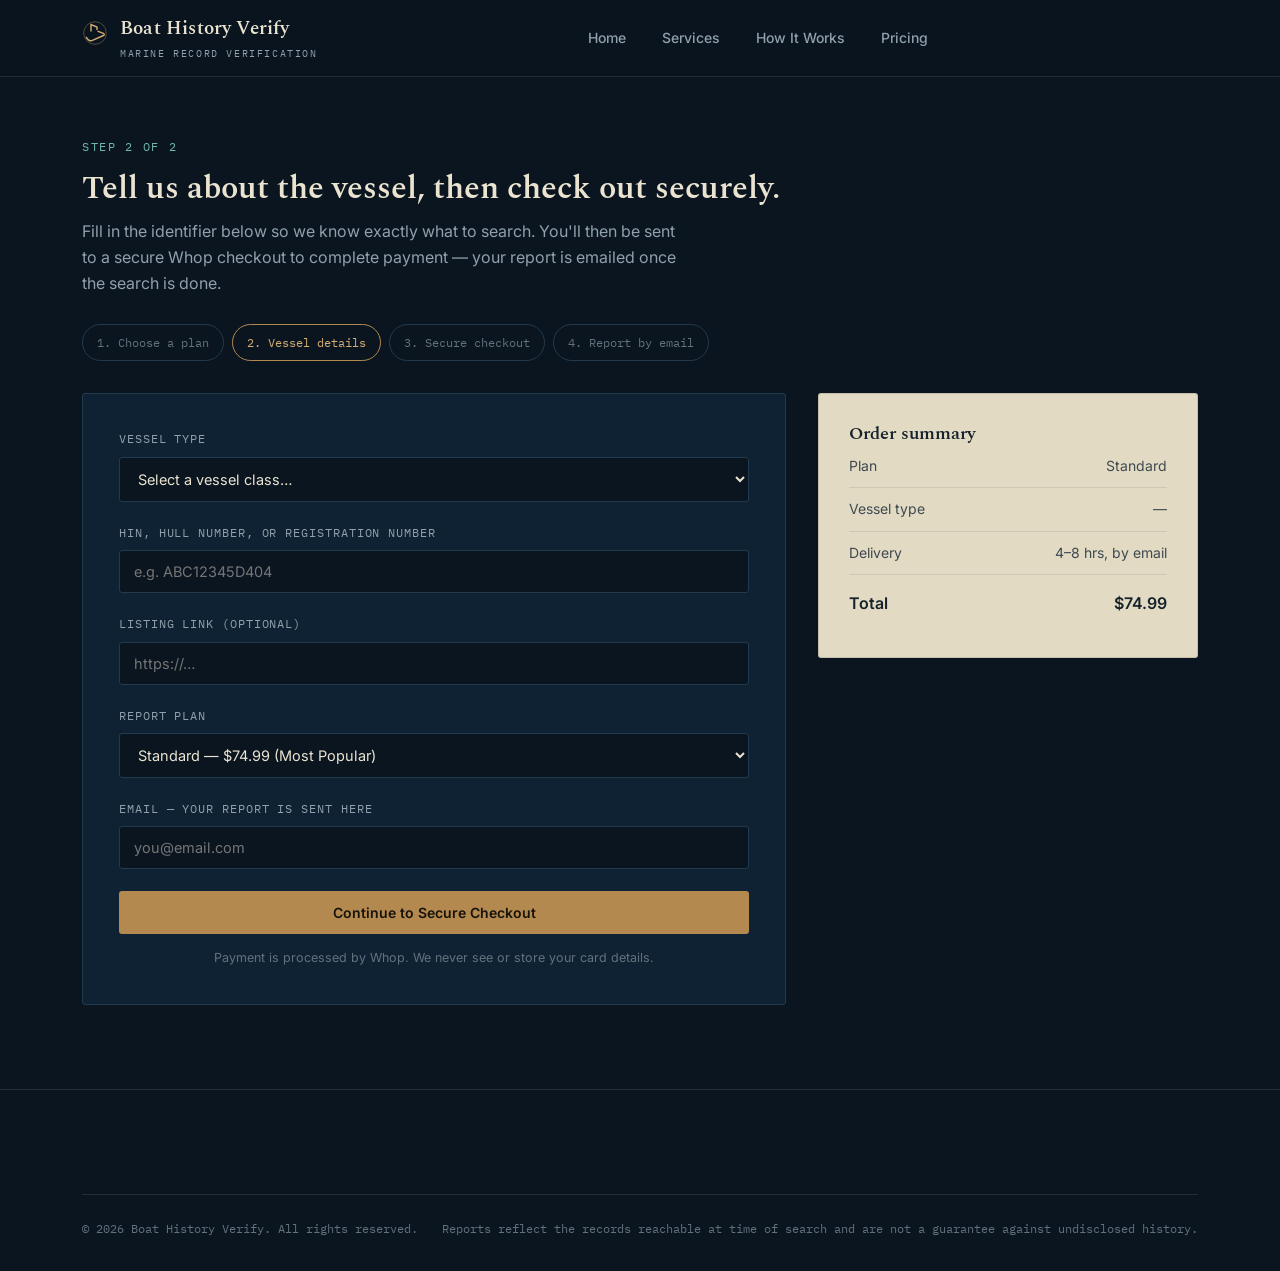
==== checkout.html @ fb879706 "Add files via upload" ====
<!DOCTYPE html>
<html lang="en">
<head>
<meta charset="UTF-8">
<meta name="viewport" content="width=device-width, initial-scale=1.0">
<title>Order a Report — Boat History Verify</title>
<meta name="description" content="Submit your vessel details and get your history report — boats, yachts, jet skis, and commercial vessels.">
<link rel="icon" href="data:,">
<link rel="stylesheet" href="styles.css">
</head>
<body>

<header class="site-header">
  <div class="wrap">
    <a href="index.html" class="brand">
      <span class="mark">
        <svg width="26" height="26" viewBox="0 0 26 26" fill="none">
          <path d="M4 17L6 19.5C7.5 21 9.5 21 11 20L21.5 15.5C22.5 15 22.5 13.8 21.4 13.4L15.5 11.2" stroke="currentColor" stroke-width="1.4"/>
          <path d="M9 11.5V4.5L15 7V10" stroke="currentColor" stroke-width="1.4"/>
          <circle cx="13" cy="13" r="11.3" stroke="currentColor" stroke-width="1" opacity="0.35"/>
        </svg>
      </span>
      <span>Boat History Verify<small>MARINE RECORD VERIFICATION</small></span>
    </a>
    <nav class="primary-nav" id="primaryNav">
      <a href="index.html">Home</a>
      <a href="services.html">Services</a>
      <a href="index.html#how-it-works">How It Works</a>
      <a href="services.html#pricing">Pricing</a>
    </nav>
    <div style="display:flex; align-items:center; gap:14px;">
      <button class="menu-toggle" id="menuToggle" aria-label="Toggle menu" aria-expanded="false">
        <svg width="18" height="18" viewBox="0 0 18 18" fill="none"><path d="M1 4H17M1 9H17M1 14H17" stroke="currentColor" stroke-width="1.5"/></svg>
      </button>
    </div>
  </div>
</header>

<section class="section" style="padding-top:56px; padding-bottom:0;">
  <div class="wrap">
    <span class="eyebrow">Step 2 of 2</span>
    <h1 style="font-size:32px; color:var(--paper); margin-top:12px;">Tell us about the vessel, then check out securely.</h1>
    <p style="color:var(--fog); margin-top:12px; max-width:60ch;">Fill in the identifier below so we know exactly what to search. You'll then be sent to a secure Whop checkout to complete payment — your report is emailed once the search is done.</p>

    <div class="order-steps" style="margin-top:28px;">
      <span>1. Choose a plan</span>
      <span class="active">2. Vessel details</span>
      <span>3. Secure checkout</span>
      <span>4. Report by email</span>
    </div>
  </div>
</section>

<section class="section" style="padding-top:0;">
  <div class="wrap">
    <div class="order-shell">

      <form class="order-form" id="orderForm">
        <div class="field">
          <label for="vesselType">Vessel type</label>
          <select id="vesselType" name="vesselType" required>
            <option value="">Select a vessel class…</option>
            <option value="boat">Boat</option>
            <option value="yacht">Yacht</option>
            <option value="jetski">Jet Ski / PWC</option>
            <option value="commercial">Commercial Vessel</option>
          </select>
        </div>
        <div class="field">
          <label for="hin">HIN, hull number, or registration number</label>
          <input type="text" id="hin" name="hin" placeholder="e.g. ABC12345D404" required>
        </div>
        <div class="field">
          <label for="listing">Listing link (optional)</label>
          <input type="url" id="listing" name="listing" placeholder="https://…">
        </div>
        <div class="field">
          <label for="plan">Report plan</label>
          <select id="plan" name="plan" required>
            <option value="">Select a plan…</option>
            <option value="basic" data-price="54.99">Basic — $54.99</option>
            <option value="standard" data-price="74.99" selected>Standard — $74.99 (Most Popular)</option>
            <option value="premium" data-price="94.99">Premium — $94.99</option>
          </select>
        </div>
        <div class="field">
          <label for="email">Email — your report is sent here</label>
          <input type="email" id="email" name="email" placeholder="you@email.com" required>
        </div>
        <button type="submit" class="btn btn-brass" style="width:100%; justify-content:center;">Continue to Secure Checkout</button>
        <p style="margin-top:14px; font-size:12.5px; color:var(--fog-dim); text-align:center;">Payment is processed by Whop. We never see or store your card details.</p>
      </form>

      <div class="order-summary">
        <h3>Order summary</h3>
        <div class="sum-row"><span>Plan</span><span id="sumPlan">Standard</span></div>
        <div class="sum-row"><span>Vessel type</span><span id="sumType">—</span></div>
        <div class="sum-row"><span>Delivery</span><span>4–8 hrs, by email</span></div>
        <div class="sum-row total"><span>Total</span><span id="sumTotal">$74.99</span></div>
      </div>

    </div>
  </div>
</section>

<footer class="site-footer">
  <div class="wrap">
    <div class="footer-bottom">
      <span>© 2026 Boat History Verify. All rights reserved.</span>
      <span>Reports reflect the records reachable at time of search and are not a guarantee against undisclosed history.</span>
    </div>
  </div>
</footer>

<script src="script.js"></script>
<script>
  // Maps each plan to its Whop checkout link.
  // Replace these three URLs with the real checkout links from your Whop dashboard
  // (Dashboard > Checkout links > Copy checkout link) once your products are set up.
  const WHOP_CHECKOUT_LINKS = {
    basic:    "https://whop.com/checkout/YOUR_BASIC_PLAN_ID/",
    standard: "https://whop.com/checkout/YOUR_STANDARD_PLAN_ID/",
    premium:  "https://whop.com/checkout/YOUR_PREMIUM_PLAN_ID/"
  };

  const planSelect = document.getElementById('plan');
  const typeSelect = document.getElementById('vesselType');
  const sumPlan = document.getElementById('sumPlan');
  const sumType = document.getElementById('sumType');
  const sumTotal = document.getElementById('sumTotal');

  function updateSummary(){
    const opt = planSelect.options[planSelect.selectedIndex];
    if (opt && opt.value) {
      sumPlan.textContent = opt.textContent.split('—')[0].trim();
      sumTotal.textContent = '$' + opt.dataset.price;
    }
    const typeOpt = typeSelect.options[typeSelect.selectedIndex];
    sumType.textContent = (typeOpt && typeOpt.value) ? typeOpt.textContent : '—';
  }
  planSelect.addEventListener('change', updateSummary);
  typeSelect.addEventListener('change', updateSummary);
  updateSummary();

  document.getElementById('orderForm').addEventListener('submit', function(e){
    e.preventDefault();
    const plan = planSelect.value;
    const hin = document.getElementById('hin').value.trim();
    const email = document.getElementById('email').value.trim();
    const vesselType = typeSelect.value;
    const listing = document.getElementById('listing').value.trim();

    if (!plan || !hin || !email || !vesselType) return;

    const checkoutUrl = WHOP_CHECKOUT_LINKS[plan];
    // Pass the vessel details along as query params so they show up in Whop's
    // "questions before checkout" answers or in your post-payment fulfillment step.
    const params = new URLSearchParams({ hin, email, vesselType, listing });
    window.location.href = checkoutUrl + '?' + params.toString();
  });

  // Pre-fill plan and vessel type from query params (arriving from a pricing card or a vessel plate's "Order" button)
  const urlParams = new URLSearchParams(window.location.search);
  if (urlParams.get('plan')) {
    planSelect.value = urlParams.get('plan');
  }
  if (urlParams.get('type')) {
    typeSelect.value = urlParams.get('type');
  }
  updateSummary();
</script>
</body>
</html>
---- styles.css ----
/* ==========================================================================
   Boat History Verify — Design System
   Concept: an admiralty chart & inspection ledger. Deep chart-navy grounds,
   brass position-fix markers, oxidized-copper accent, parchment ledger
   panels for data-heavy content.
   ========================================================================== */

@import url('https://fonts.googleapis.com/css2?family=Spectral:ital,wght@0,400;0,500;0,600;1,400&family=Inter:wght@400;500;600;700&family=IBM+Plex+Mono:wght@400;500&display=swap');

:root{
  --ink:        #0A1520;
  --ink-2:      #0F2233;
  --ink-3:      #142B3F;
  --line:       #223A4E;
  --line-soft:  rgba(178, 196, 212, 0.14);
  --fog:        #90A0AC;
  --fog-dim:    #62727D;
  --paper:      #EAE3D0;
  --paper-2:    #E2DAC3;
  --ink-text:   #16232C;
  --ink-text-2: #3E4A50;
  --brass:      #B4894F;
  --brass-lt:   #D4AD73;
  --verdigris:  #4F9C8F;
  --verdigris-lt: #6FB8AB;
  --danger:     #B4553F;

  --serif: 'Spectral', Georgia, serif;
  --sans: 'Inter', -apple-system, BlinkMacSystemFont, sans-serif;
  --mono: 'IBM Plex Mono', 'SFMono-Regular', Menlo, monospace;

  --max: 1180px;
  --radius: 3px;
}

*, *::before, *::after{ box-sizing: border-box; }
html{ scroll-behavior: smooth; }
@media (prefers-reduced-motion: reduce){
  html{ scroll-behavior: auto; }
  *, *::before, *::after{ animation-duration: 0.001ms !important; animation-iteration-count: 1 !important; transition-duration: 0.001ms !important; }
}

body{
  margin: 0;
  background: var(--ink);
  color: var(--paper);
  font-family: var(--sans);
  font-size: 16px;
  line-height: 1.6;
  -webkit-font-smoothing: antialiased;
}

img{ max-width: 100%; display: block; }
a{ color: inherit; text-decoration: none; }
ul{ margin: 0; padding: 0; list-style: none; }
h1,h2,h3,h4{ font-family: var(--serif); font-weight: 600; margin: 0; line-height: 1.15; }
p{ margin: 0; }

:focus-visible{
  outline: 2px solid var(--brass-lt);
  outline-offset: 3px;
}

.wrap{
  max-width: var(--max);
  margin: 0 auto;
  padding: 0 32px;
}

.eyebrow{
  font-family: var(--mono);
  font-size: 12px;
  letter-spacing: 0.14em;
  text-transform: uppercase;
  color: var(--verdigris-lt);
}

/* ---------- chart-grid texture ---------- */
.chart-ground{
  position: relative;
  background-image:
    repeating-linear-gradient(0deg, var(--line-soft) 0px, var(--line-soft) 1px, transparent 1px, transparent 64px),
    repeating-linear-gradient(90deg, var(--line-soft) 0px, var(--line-soft) 1px, transparent 1px, transparent 64px);
  background-position: center top;
}
.chart-ground::before{
  content: "";
  position: absolute;
  inset: 0;
  background: radial-gradient(ellipse 70% 60% at 50% 0%, rgba(79,156,143,0.10), transparent 60%);
  pointer-events: none;
}

/* ---------- header ---------- */
.site-header{
  position: sticky;
  top: 0;
  z-index: 100;
  background: rgba(10,21,32,0.92);
  backdrop-filter: blur(8px);
  border-bottom: 1px solid var(--line-soft);
}
.site-header .wrap{
  display: flex;
  align-items: center;
  justify-content: space-between;
  height: 76px;
}
.brand{
  display: flex;
  align-items: center;
  gap: 12px;
  font-family: var(--serif);
  font-size: 19px;
  font-weight: 600;
  color: var(--paper);
  letter-spacing: 0.01em;
}
.brand .mark{ color: var(--brass-lt); }
.brand small{
  display: block;
  font-family: var(--mono);
  font-size: 10px;
  letter-spacing: 0.16em;
  color: var(--fog);
  font-weight: 400;
  margin-top: 2px;
}

nav.primary-nav{ display: flex; align-items: center; gap: 36px; }
nav.primary-nav a{
  font-size: 14px;
  font-weight: 500;
  color: var(--fog);
  transition: color 0.2s ease;
  position: relative;
}
nav.primary-nav a:hover{ color: var(--paper); }
nav.primary-nav a.active{ color: var(--paper); }
nav.primary-nav a.active::after{
  content: "";
  position: absolute;
  left: 0; right: 0; bottom: -26px;
  height: 2px;
  background: var(--brass);
}

.btn{
  display: inline-flex;
  align-items: center;
  gap: 8px;
  font-family: var(--sans);
  font-size: 14px;
  font-weight: 600;
  padding: 12px 22px;
  border-radius: var(--radius);
  border: 1px solid transparent;
  cursor: pointer;
  transition: all 0.2s ease;
  white-space: nowrap;
}
.btn-brass{
  background: var(--brass);
  color: #16130B;
}
.btn-brass:hover{ background: var(--brass-lt); }
.btn-ghost{
  border-color: var(--line);
  color: var(--paper);
  background: transparent;
}
.btn-ghost:hover{ border-color: var(--brass); color: var(--brass-lt); }

.menu-toggle{
  display: none;
  background: none;
  border: 1px solid var(--line);
  color: var(--paper);
  width: 40px; height: 40px;
  border-radius: var(--radius);
  cursor: pointer;
  align-items: center;
  justify-content: center;
}

/* ---------- hero ---------- */
.hero{
  padding: 96px 0 80px;
}
.hero .wrap{
  display: grid;
  grid-template-columns: 1.05fr 0.95fr;
  gap: 64px;
  align-items: center;
}
.hero h1{
  font-size: 50px;
  color: var(--paper);
  margin-top: 18px;
  letter-spacing: -0.01em;
}
.hero h1 em{
  font-style: italic;
  color: var(--verdigris-lt);
}
.hero .lede{
  margin-top: 22px;
  font-size: 17px;
  color: var(--fog);
  max-width: 46ch;
}
.hero .cta-row{
  margin-top: 34px;
  display: flex;
  gap: 14px;
  align-items: center;
  flex-wrap: wrap;
}
.hero .fine{
  margin-top: 18px;
  font-family: var(--mono);
  font-size: 12px;
  color: var(--fog-dim);
  letter-spacing: 0.03em;
}

/* ---------- chart-fix signature graphic ---------- */
.chartfix{
  position: relative;
  background: var(--ink-2);
  border: 1px solid var(--line);
  border-radius: var(--radius);
  padding: 28px;
  aspect-ratio: 1 / 1;
  overflow: hidden;
}
.chartfix::before{
  content: "";
  position: absolute; inset: 0;
  background-image:
    repeating-linear-gradient(0deg, var(--line-soft) 0px, var(--line-soft) 1px, transparent 1px, transparent 28px),
    repeating-linear-gradient(90deg, var(--line-soft) 0px, var(--line-soft) 1px, transparent 1px, transparent 28px);
}
.chartfix-head{
  position: relative;
  display: flex;
  justify-content: space-between;
  font-family: var(--mono);
  font-size: 11px;
  color: var(--fog-dim);
  letter-spacing: 0.08em;
  margin-bottom: 12px;
}
.chartfix svg{ position: relative; width: 100%; height: auto; }
.fix-route{
  fill: none;
  stroke: var(--verdigris);
  stroke-width: 1.4;
  stroke-dasharray: 4 5;
  opacity: 0.75;
}
.fix-pin circle{ fill: var(--brass-lt); }
.fix-pin .ring{
  fill: none;
  stroke: var(--brass);
  stroke-width: 1;
  opacity: 0.55;
}
.fix-label{
  font-family: var(--mono);
  font-size: 9.5px;
  fill: var(--paper);
}
.fix-label.dim{ fill: var(--fog); }
.fix-label.status{ fill: var(--verdigris-lt); font-weight: 500; }

/* ---------- section rhythm ---------- */
.section{ padding: 84px 0; }
.section-tight{ padding: 56px 0; }
.section-head{
  max-width: 640px;
  margin-bottom: 48px;
}
.section-head h2{
  font-size: 32px;
  color: var(--paper);
  margin-top: 12px;
}
.section-head p{
  margin-top: 14px;
  color: var(--fog);
  font-size: 16px;
}
.on-paper .section-head h2{ color: var(--ink-text); }
.on-paper .section-head p{ color: var(--ink-text-2); }
.on-paper .eyebrow{ color: #3E7A70; }

/* ---------- trust strip ---------- */
.trust-strip{
  border-top: 1px solid var(--line-soft);
  border-bottom: 1px solid var(--line-soft);
  padding: 22px 0;
}
.trust-strip .wrap{
  display: flex;
  gap: 40px;
  align-items: center;
  justify-content: space-between;
  flex-wrap: wrap;
}
.trust-item{
  display: flex;
  align-items: baseline;
  gap: 9px;
  font-family: var(--mono);
  font-size: 13px;
  color: var(--fog);
  letter-spacing: 0.02em;
}
.trust-item b{
  font-family: var(--serif);
  font-size: 22px;
  color: var(--paper);
  font-weight: 600;
}

/* ---------- coverage ledger ---------- */
.on-paper{ background: var(--paper); color: var(--ink-text); }
.ledger{
  border: 1px solid rgba(22,35,44,0.15);
  border-radius: var(--radius);
  background: var(--paper-2);
  overflow: hidden;
}
.ledger-row{
  display: grid;
  grid-template-columns: 1fr 1fr 1fr 1fr;
  border-bottom: 1px solid rgba(22,35,44,0.12);
}
.ledger-row:last-child{ border-bottom: none; }
.ledger-cell{
  padding: 14px 20px;
  font-family: var(--mono);
  font-size: 13px;
  color: var(--ink-text-2);
  border-right: 1px solid rgba(22,35,44,0.1);
}
.ledger-cell:last-child{ border-right: none; }
.ledger-row.head .ledger-cell{
  font-size: 11px;
  letter-spacing: 0.1em;
  text-transform: uppercase;
  color: #3E7A70;
  background: rgba(79,156,143,0.08);
}
.coverage-note{
  margin-top: 20px;
  font-size: 14px;
  color: var(--ink-text-2);
  max-width: 62ch;
}

/* ---------- process ---------- */
.process-grid{
  display: grid;
  grid-template-columns: repeat(3, 1fr);
  gap: 1px;
  background: var(--line);
  border: 1px solid var(--line);
  border-radius: var(--radius);
  overflow: hidden;
}
.process-step{
  background: var(--ink-2);
  padding: 32px 28px;
}
.process-step .stage{
  font-family: var(--mono);
  font-size: 12px;
  color: var(--verdigris-lt);
  letter-spacing: 0.08em;
}
.process-step h3{
  color: var(--paper);
  font-size: 19px;
  margin-top: 12px;
}
.process-step p{
  margin-top: 10px;
  color: var(--fog);
  font-size: 14.5px;
}

/* ---------- vessel card grid (home preview + services) ---------- */
.vessel-grid{
  display: grid;
  grid-template-columns: repeat(4, 1fr);
  gap: 18px;
}
.vessel-card{
  background: var(--ink-2);
  border: 1px solid var(--line);
  border-radius: var(--radius);
  padding: 26px 22px;
  transition: border-color 0.2s ease, transform 0.2s ease;
}
.vessel-card:hover{ border-color: var(--brass); transform: translateY(-2px); }
.vessel-card .icon{ color: var(--brass-lt); margin-bottom: 18px; }
.vessel-card h3{
  color: var(--paper);
  font-size: 18px;
}
.vessel-card p{
  margin-top: 8px;
  color: var(--fog);
  font-size: 13.5px;
}
.vessel-card .go{
  margin-top: 16px;
  font-family: var(--mono);
  font-size: 12px;
  color: var(--verdigris-lt);
  display: inline-flex;
  align-items: center;
  gap: 6px;
}

/* ---------- sample report ---------- */
.sample-report{
  background: var(--paper-2);
  border: 1px solid rgba(22,35,44,0.15);
  border-radius: var(--radius);
  padding: 0;
  overflow: hidden;
}
.sample-report .rep-head{
  display: flex;
  justify-content: space-between;
  align-items: center;
  padding: 18px 24px;
  background: var(--ink);
  color: var(--paper);
}
.sample-report .rep-head span{ font-family: var(--mono); font-size: 12px; color: var(--fog); }
.rep-line{
  display: grid;
  grid-template-columns: 1fr auto;
  padding: 16px 24px;
  border-bottom: 1px solid rgba(22,35,44,0.1);
  font-size: 14.5px;
}
.rep-line:last-child{ border-bottom: none; }
.rep-line .label{ color: var(--ink-text); font-weight: 500; }
.rep-line .desc{ color: var(--ink-text-2); font-size: 13px; margin-top: 3px; }
.status-tag{
  font-family: var(--mono);
  font-size: 11.5px;
  letter-spacing: 0.06em;
  padding: 4px 10px;
  border-radius: 20px;
  height: fit-content;
}
.status-clear{ background: rgba(79,156,143,0.15); color: #2E6A5F; }
.status-flag{ background: rgba(180,85,63,0.15); color: #93412D; }

/* ---------- CTA band ---------- */
.cta-band{
  background: linear-gradient(120deg, var(--ink-3), var(--ink-2));
  border-top: 1px solid var(--line-soft);
  border-bottom: 1px solid var(--line-soft);
  padding: 72px 0;
  text-align: center;
}
.cta-band h2{ font-size: 30px; color: var(--paper); max-width: 30ch; margin: 0 auto; }
.cta-band p{ margin-top: 14px; color: var(--fog); }
.cta-band .cta-row{ justify-content: center; margin-top: 30px; }

/* ---------- footer ---------- */
footer.site-footer{
  background: var(--ink);
  border-top: 1px solid var(--line-soft);
  padding: 56px 0 32px;
}
.footer-grid{
  display: grid;
  grid-template-columns: 1.4fr 1fr 1fr 1fr;
  gap: 32px;
}
.footer-grid h4{
  font-family: var(--mono);
  font-size: 12px;
  letter-spacing: 0.1em;
  text-transform: uppercase;
  color: var(--fog-dim);
  margin-bottom: 16px;
}
.footer-grid ul li{ margin-bottom: 10px; }
.footer-grid ul a{ color: var(--fog); font-size: 14px; }
.footer-grid ul a:hover{ color: var(--brass-lt); }
.footer-about p{ color: var(--fog); font-size: 14px; max-width: 40ch; margin-top: 14px; }
.footer-bottom{
  margin-top: 48px;
  padding-top: 24px;
  border-top: 1px solid var(--line-soft);
  display: flex;
  justify-content: space-between;
  align-items: center;
  flex-wrap: wrap;
  gap: 12px;
  font-family: var(--mono);
  font-size: 12px;
  color: var(--fog-dim);
}

/* ---------- services page specifics ---------- */
.services-hero{ padding: 64px 0 40px; }
.services-hero h1{ font-size: 40px; color: var(--paper); margin-top: 14px; }
.services-hero p{ margin-top: 16px; color: var(--fog); max-width: 60ch; font-size: 16.5px; }

.category-nav{
  display: flex;
  gap: 10px;
  flex-wrap: wrap;
  margin-top: 32px;
}
.category-nav a{
  font-family: var(--mono);
  font-size: 12.5px;
  border: 1px solid var(--line);
  padding: 9px 16px;
  border-radius: 20px;
  color: var(--fog);
  transition: all 0.2s ease;
}
.category-nav a:hover{ border-color: var(--brass); color: var(--brass-lt); }

.plate{
  border: 1px solid var(--line);
  border-radius: var(--radius);
  background: var(--ink-2);
  padding: 48px;
  margin-bottom: 24px;
  position: relative;
}
.plate::before, .plate::after{
  content: "";
  position: absolute;
  width: 8px; height: 8px;
  border-radius: 50%;
  background: var(--line);
  box-shadow: inset 0 1px 2px rgba(0,0,0,0.5);
  top: 18px;
}
.plate::before{ left: 18px; }
.plate::after{ right: 18px; }
.plate-top{
  display: grid;
  grid-template-columns: auto 1fr;
  gap: 28px;
  align-items: start;
}
.plate-id{
  font-family: var(--mono);
  font-size: 11px;
  color: var(--fog-dim);
  letter-spacing: 0.1em;
}
.plate h2{ font-size: 27px; color: var(--paper); margin-top: 10px; }
.plate .dek{ margin-top: 12px; color: var(--fog); font-size: 15px; max-width: 62ch; }
.plate-icon{
  width: 56px; height: 56px;
  border: 1px solid var(--line);
  border-radius: var(--radius);
  display: flex; align-items: center; justify-content: center;
  color: var(--brass-lt);
  background: var(--ink-3);
}
.check-grid{
  margin-top: 30px;
  display: grid;
  grid-template-columns: repeat(2, 1fr);
  gap: 12px 32px;
}
.check-item{
  display: flex;
  gap: 12px;
  padding: 12px 0;
  border-bottom: 1px solid var(--line-soft);
}
.check-item svg{ flex-shrink: 0; color: var(--verdigris-lt); margin-top: 2px; }
.check-item .t{ font-size: 14.5px; color: var(--paper); font-weight: 500; }
.check-item .d{ font-size: 13px; color: var(--fog); margin-top: 3px; }
.plate-foot{
  margin-top: 32px;
  display: flex;
  align-items: center;
  justify-content: space-between;
  gap: 20px;
  flex-wrap: wrap;
  border-top: 1px solid var(--line-soft);
  padding-top: 24px;
}
.plate-foot .use-case{ font-size: 13.5px; color: var(--fog); max-width: 52ch; }
.plate-foot .use-case b{ color: var(--verdigris-lt); font-weight: 500; }

/* ---------- hero photo layer ---------- */
.hero{ position: relative; }
.hero-photo{
  position: absolute;
  inset: 0;
  z-index: 0;
  overflow: hidden;
}
.hero-photo img{
  width: 100%; height: 100%;
  object-fit: cover;
  opacity: 0.22;
  filter: saturate(0.7) contrast(1.05);
}
.hero-photo::after{
  content: "";
  position: absolute; inset: 0;
  background: linear-gradient(180deg, var(--ink) 0%, rgba(10,21,32,0.75) 35%, var(--ink) 100%);
}
.hero > .wrap{ position: relative; z-index: 1; }

/* ---------- vessel card photography ---------- */
.vessel-card{ padding: 0; overflow: hidden; }
.vessel-card .photo{
  width: 100%;
  height: 150px;
  overflow: hidden;
  position: relative;
}
.vessel-card .photo img{
  width: 100%; height: 100%;
  object-fit: cover;
  transition: transform 0.5s ease;
}
.vessel-card:hover .photo img{ transform: scale(1.06); }
.vessel-card .photo::after{
  content: "";
  position: absolute; inset: 0;
  background: linear-gradient(180deg, transparent 40%, var(--ink-2) 100%);
}
.vessel-card .body{ padding: 22px; }
.vessel-card .icon{ margin-bottom: 10px; }

/* ---------- plate photo ---------- */
.plate{ padding: 0; overflow: hidden; }
.plate .plate-photo{
  width: 100%;
  height: 220px;
  position: relative;
  overflow: hidden;
}
.plate .plate-photo img{
  width: 100%; height: 100%;
  object-fit: cover;
  filter: saturate(0.9);
}
.plate .plate-photo::after{
  content: "";
  position: absolute; inset: 0;
  background: linear-gradient(180deg, rgba(10,21,32,0.15) 0%, var(--ink-2) 100%);
}
.plate .plate-body{ padding: 48px; position: relative; }
.plate .plate-body::before, .plate .plate-body::after{
  content: "";
  position: absolute;
  width: 8px; height: 8px;
  border-radius: 50%;
  background: var(--line);
  box-shadow: inset 0 1px 2px rgba(0,0,0,0.5);
  top: 18px;
}
.plate .plate-body::before{ left: 18px; }
.plate .plate-body::after{ right: 18px; }

/* ---------- pricing ---------- */
.pricing-grid{
  display: grid;
  grid-template-columns: repeat(auto-fit, minmax(260px, 1fr));
  gap: 24px;
  align-items: stretch;
}
.price-card{
  background: var(--ink-2);
  border: 1px solid var(--line);
  border-radius: var(--radius);
  padding: 34px 30px;
  display: flex;
  flex-direction: column;
  position: relative;
}
.price-card.featured{
  border-color: var(--brass);
  background: linear-gradient(180deg, rgba(180,137,79,0.08), var(--ink-2) 40%);
}
.price-card .ribbon{
  position: absolute;
  top: -13px; left: 30px;
  background: var(--brass);
  color: #16130B;
  font-family: var(--mono);
  font-size: 11px;
  letter-spacing: 0.08em;
  padding: 5px 12px;
  border-radius: 20px;
  font-weight: 600;
}
.price-card .tier-name{
  font-family: var(--mono);
  font-size: 12.5px;
  letter-spacing: 0.1em;
  text-transform: uppercase;
  color: var(--verdigris-lt);
}
.price-card .tier-price{
  font-family: var(--serif);
  font-size: 42px;
  color: var(--paper);
  margin-top: 12px;
  font-weight: 600;
}
.price-card .tier-price span{
  font-family: var(--sans);
  font-size: 14px;
  color: var(--fog);
  font-weight: 400;
}
.price-card .tier-desc{
  margin-top: 8px;
  font-size: 13.5px;
  color: var(--fog);
}
.price-card ul{
  margin-top: 24px;
  flex-grow: 1;
  border-top: 1px solid var(--line-soft);
  padding-top: 22px;
}
.price-card li{
  display: flex;
  gap: 10px;
  align-items: flex-start;
  padding: 7px 0;
  font-size: 13.8px;
  color: var(--paper);
}
.price-card li svg{ flex-shrink: 0; margin-top: 3px; color: var(--verdigris-lt); }
.price-card .btn{ margin-top: 26px; width: 100%; justify-content: center; }
.pricing-note{
  margin-top: 28px;
  font-size: 13.5px;
  color: var(--fog);
  text-align: center;
}

/* ---------- order form (checkout page) ---------- */
.order-shell{
  display: grid;
  grid-template-columns: 1fr 380px;
  gap: 32px;
  align-items: start;
}
.order-form{
  background: var(--ink-2);
  border: 1px solid var(--line);
  border-radius: var(--radius);
  padding: 36px;
}
.order-form label{
  display: block;
  font-family: var(--mono);
  font-size: 11.5px;
  letter-spacing: 0.08em;
  text-transform: uppercase;
  color: var(--fog);
  margin-bottom: 8px;
}
.order-form .field{ margin-bottom: 22px; }
.order-form input,
.order-form select{
  width: 100%;
  background: var(--ink);
  border: 1px solid var(--line);
  color: var(--paper);
  font-family: var(--sans);
  font-size: 14.5px;
  padding: 12px 14px;
  border-radius: var(--radius);
}
.order-form input:focus,
.order-form select:focus{ border-color: var(--brass); outline: none; }
.order-summary{
  background: var(--paper-2);
  border: 1px solid rgba(22,35,44,0.15);
  border-radius: var(--radius);
  padding: 30px;
  position: sticky;
  top: 96px;
}
.order-summary h3{ color: var(--ink-text); font-size: 18px; }
.order-summary .sum-row{
  display: flex; justify-content: space-between;
  font-size: 14px; color: var(--ink-text-2);
  padding: 10px 0;
  border-bottom: 1px solid rgba(22,35,44,0.1);
}
.order-summary .sum-row.total{
  font-weight: 600; color: var(--ink-text);
  font-size: 16px; border-bottom: none;
  padding-top: 16px;
}
.order-steps{
  display: flex;
  gap: 8px;
  margin-bottom: 32px;
  flex-wrap: wrap;
}
.order-steps span{
  font-family: var(--mono);
  font-size: 12px;
  color: var(--fog-dim);
  padding: 8px 14px;
  border: 1px solid var(--line);
  border-radius: 20px;
}
.order-steps span.active{ color: var(--brass-lt); border-color: var(--brass); }

/* ---------- reveal-on-scroll ---------- */
.reveal{ opacity: 0; transform: translateY(14px); transition: opacity 0.6s ease, transform 0.6s ease; }
.reveal.is-visible{ opacity: 1; transform: translateY(0); }

/* ---------- responsive ---------- */
@media (max-width: 980px){
  .hero .wrap{ grid-template-columns: 1fr; gap: 48px; }
  .hero h1{ font-size: 38px; }
  .vessel-grid{ grid-template-columns: repeat(2, 1fr); }
  .process-grid{ grid-template-columns: 1fr; }
  .footer-grid{ grid-template-columns: 1fr 1fr; }
  .ledger-row{ grid-template-columns: 1fr 1fr; }
  .plate-top{ grid-template-columns: 1fr; }
  .check-grid{ grid-template-columns: 1fr; }
  .pricing-grid{ grid-template-columns: 1fr; }
  .order-shell{ grid-template-columns: 1fr; }
  .order-summary{ position: static; }
}
@media (max-width: 720px){
  nav.primary-nav{
    position: fixed;
    top: 76px; left: 0; right: 0;
    background: var(--ink);
    border-bottom: 1px solid var(--line-soft);
    flex-direction: column;
    align-items: flex-start;
    padding: 20px 32px 28px;
    gap: 20px;
    display: none;
  }
  nav.primary-nav.open{ display: flex; }
  nav.primary-nav a.active::after{ display: none; }
  .menu-toggle{ display: flex; }
  .header-cta{ display: none; }
  .hero{ padding: 56px 0 56px; }
  .hero h1{ font-size: 30px; }
  .vessel-grid{ grid-template-columns: 1fr; }
  .footer-grid{ grid-template-columns: 1fr; }
  .wrap{ padding: 0 20px; }
  .plate{ padding: 28px; }
}
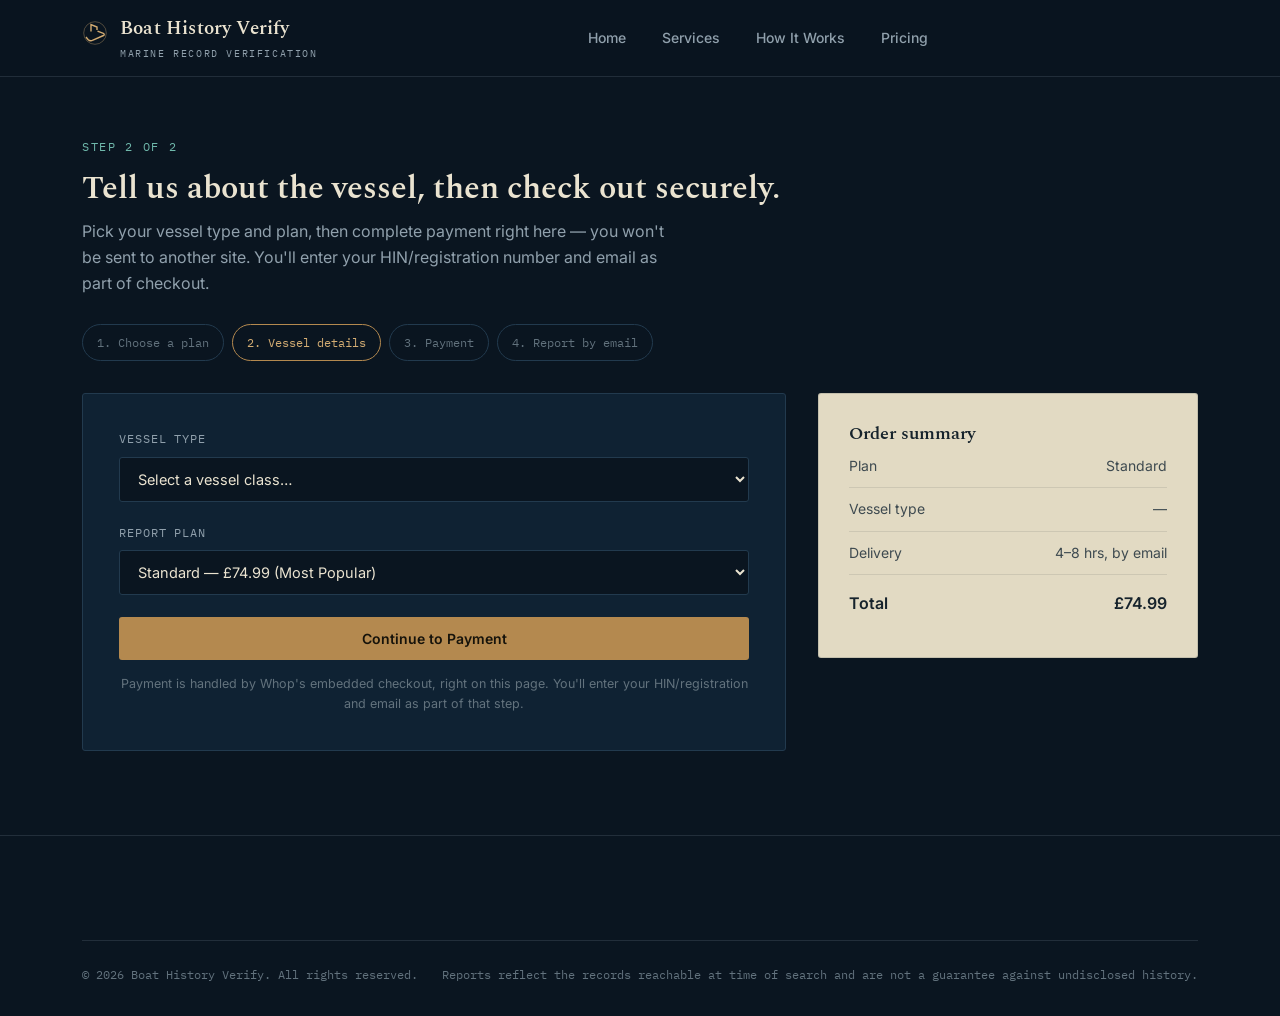
==== commit 39bb3f7a: "Add files via upload" ====
--- a/checkout.html
+++ b/checkout.html
@@ -7,6 +7,7 @@
 <meta name="description" content="Submit your vessel details and get your history report — boats, yachts, jet skis, and commercial vessels.">
 <link rel="icon" href="data:,">
 <link rel="stylesheet" href="styles.css">
+<script async defer src="https://js.whop.com/static/checkout/loader.js"></script>
 </head>
 <body>
 
@@ -40,12 +41,12 @@
   <div class="wrap">
     <span class="eyebrow">Step 2 of 2</span>
     <h1 style="font-size:32px; color:var(--paper); margin-top:12px;">Tell us about the vessel, then check out securely.</h1>
-    <p style="color:var(--fog); margin-top:12px; max-width:60ch;">Fill in the identifier below so we know exactly what to search. You'll then be sent to a secure Whop checkout to complete payment — your report is emailed once the search is done.</p>
+    <p style="color:var(--fog); margin-top:12px; max-width:60ch;">Pick your vessel type and plan, then complete payment right here — you won't be sent to another site. You'll enter your HIN/registration number and email as part of checkout.</p>
 
-    <div class="order-steps" style="margin-top:28px;">
+    <div class="order-steps" style="margin-top:28px;" id="orderSteps">
       <span>1. Choose a plan</span>
-      <span class="active">2. Vessel details</span>
-      <span>3. Secure checkout</span>
+      <span class="active" id="stepDetails">2. Vessel details</span>
+      <span id="stepPayment">3. Payment</span>
       <span>4. Report by email</span>
     </div>
   </div>
@@ -67,28 +68,16 @@
           </select>
         </div>
         <div class="field">
-          <label for="hin">HIN, hull number, or registration number</label>
-          <input type="text" id="hin" name="hin" placeholder="e.g. ABC12345D404" required>
-        </div>
-        <div class="field">
-          <label for="listing">Listing link (optional)</label>
-          <input type="url" id="listing" name="listing" placeholder="https://…">
-        </div>
-        <div class="field">
           <label for="plan">Report plan</label>
           <select id="plan" name="plan" required>
             <option value="">Select a plan…</option>
-            <option value="basic" data-price="54.99">Basic — $54.99</option>
-            <option value="standard" data-price="74.99" selected>Standard — $74.99 (Most Popular)</option>
-            <option value="premium" data-price="94.99">Premium — $94.99</option>
+            <option value="basic" data-price="54.99">Basic — £54.99</option>
+            <option value="standard" data-price="74.99" selected>Standard — £74.99 (Most Popular)</option>
+            <option value="premium" data-price="94.99">Premium — £94.99</option>
           </select>
         </div>
-        <div class="field">
-          <label for="email">Email — your report is sent here</label>
-          <input type="email" id="email" name="email" placeholder="you@email.com" required>
-        </div>
-        <button type="submit" class="btn btn-brass" style="width:100%; justify-content:center;">Continue to Secure Checkout</button>
-        <p style="margin-top:14px; font-size:12.5px; color:var(--fog-dim); text-align:center;">Payment is processed by Whop. We never see or store your card details.</p>
+        <button type="submit" class="btn btn-brass" id="submitBtn" style="width:100%; justify-content:center;">Continue to Payment</button>
+        <p style="margin-top:14px; font-size:12.5px; color:var(--fog-dim); text-align:center;">Payment is handled by Whop's embedded checkout, right on this page. You'll enter your HIN/registration and email as part of that step.</p>
       </form>
 
       <div class="order-summary">
@@ -96,9 +85,33 @@
         <div class="sum-row"><span>Plan</span><span id="sumPlan">Standard</span></div>
         <div class="sum-row"><span>Vessel type</span><span id="sumType">—</span></div>
         <div class="sum-row"><span>Delivery</span><span>4–8 hrs, by email</span></div>
-        <div class="sum-row total"><span>Total</span><span id="sumTotal">$74.99</span></div>
+        <div class="sum-row total"><span>Total</span><span id="sumTotal">£74.99</span></div>
       </div>
 
+    </div>
+
+    <!-- Embedded Whop checkout — hidden until the vessel-details form above is submitted.
+         Replace the three plan_XXXXXXXXX placeholders with your real Whop Plan IDs
+         (Dashboard > Checkout links > ⋮ on a pricing option > Details > copy the plan_ id). -->
+    <div id="paymentStep" style="display:none; margin-top:40px;">
+      <span class="eyebrow">Step 3 of 4 — Payment</span>
+      <h2 style="font-size:24px; color:var(--paper); margin-top:10px;">Complete your payment</h2>
+
+      <div id="embed-basic" class="whop-embed-wrap" hidden>
+        <div data-whop-checkout-plan-id="plan_tBIybbykuKBZQ" data-whop-checkout-theme="dark" data-whop-checkout-return-url="https://boathistoryverify.com/checkout.html?status=complete&plan=basic"></div>
+      </div>
+      <div id="embed-standard" class="whop-embed-wrap" hidden>
+        <div data-whop-checkout-plan-id="plan_mNomg0cvbpWPe" data-whop-checkout-theme="dark" data-whop-checkout-return-url="https://boathistoryverify.com/checkout.html?status=complete&plan=standard"></div>
+      </div>
+      <div id="embed-premium" class="whop-embed-wrap" hidden>
+        <div data-whop-checkout-plan-id="plan_sTL05rahDCk6t" data-whop-checkout-theme="dark" data-whop-checkout-return-url="https://boathistoryverify.com/checkout.html?status=complete&plan=premium"></div>
+      </div>
+    </div>
+
+    <div id="successStep" style="display:none; margin-top:40px; text-align:center; padding:48px 24px; background:var(--ink-2); border:1px solid var(--line); border-radius:3px;">
+      <span class="eyebrow">Payment received</span>
+      <h2 style="font-size:24px; color:var(--paper); margin-top:10px;">You're all set.</h2>
+      <p style="color:var(--fog); margin-top:10px;">Your report will arrive by email within 4–8 hours. Keep an eye on your inbox (and spam folder, just in case).</p>
     </div>
   </div>
 </section>
@@ -114,15 +127,6 @@
 
 <script src="script.js"></script>
 <script>
-  // Maps each plan to its Whop checkout link.
-  // Replace these three URLs with the real checkout links from your Whop dashboard
-  // (Dashboard > Checkout links > Copy checkout link) once your products are set up.
-  const WHOP_CHECKOUT_LINKS = {
-    basic:    "https://whop.com/checkout/YOUR_BASIC_PLAN_ID/",
-    standard: "https://whop.com/checkout/YOUR_STANDARD_PLAN_ID/",
-    premium:  "https://whop.com/checkout/YOUR_PREMIUM_PLAN_ID/"
-  };
-
   const planSelect = document.getElementById('plan');
   const typeSelect = document.getElementById('vesselType');
   const sumPlan = document.getElementById('sumPlan');
@@ -133,7 +137,7 @@
     const opt = planSelect.options[planSelect.selectedIndex];
     if (opt && opt.value) {
       sumPlan.textContent = opt.textContent.split('—')[0].trim();
-      sumTotal.textContent = '$' + opt.dataset.price;
+      sumTotal.textContent = '£' + opt.dataset.price;
     }
     const typeOpt = typeSelect.options[typeSelect.selectedIndex];
     sumType.textContent = (typeOpt && typeOpt.value) ? typeOpt.textContent : '—';
@@ -145,22 +149,39 @@
   document.getElementById('orderForm').addEventListener('submit', function(e){
     e.preventDefault();
     const plan = planSelect.value;
-    const hin = document.getElementById('hin').value.trim();
-    const email = document.getElementById('email').value.trim();
     const vesselType = typeSelect.value;
-    const listing = document.getElementById('listing').value.trim();
 
-    if (!plan || !hin || !email || !vesselType) return;
+    if (!plan || !vesselType) return;
 
-    const checkoutUrl = WHOP_CHECKOUT_LINKS[plan];
-    // Pass the vessel details along as query params so they show up in Whop's
-    // "questions before checkout" answers or in your post-payment fulfillment step.
-    const params = new URLSearchParams({ hin, email, vesselType, listing });
-    window.location.href = checkoutUrl + '?' + params.toString();
+    // Vessel type and plan choice only exist in this browser tab's memory — that's
+    // fine, since HIN/registration and email are now collected directly inside the
+    // Whop embed below via its "Ask questions before checkout" fields, and stored
+    // against the payment in your Whop dashboard.
+
+    // Hide the details form, show the matching embedded checkout.
+    document.getElementById('orderForm').closest('.order-shell').style.display = 'none';
+    document.getElementById('paymentStep').style.display = 'block';
+    document.getElementById('stepDetails').classList.remove('active');
+    document.getElementById('stepPayment').classList.add('active');
+
+    ['basic','standard','premium'].forEach(function(p){
+      document.getElementById('embed-' + p).hidden = (p !== plan);
+    });
+
+    window.scrollTo({ top: document.getElementById('paymentStep').offsetTop - 100, behavior: 'smooth' });
   });
 
+  // Show a thank-you state if returning from Whop with ?status=complete
+  const urlParams = new URLSearchParams(window.location.search);
+  if (urlParams.get('status') === 'complete') {
+    document.querySelector('.order-shell').style.display = 'none';
+    document.getElementById('paymentStep').style.display = 'none';
+    document.getElementById('successStep').style.display = 'block';
+    document.getElementById('stepDetails').classList.remove('active');
+    document.getElementById('stepPayment').classList.remove('active');
+  }
+
   // Pre-fill plan and vessel type from query params (arriving from a pricing card or a vessel plate's "Order" button)
-  const urlParams = new URLSearchParams(window.location.search);
   if (urlParams.get('plan')) {
     planSelect.value = urlParams.get('plan');
   }
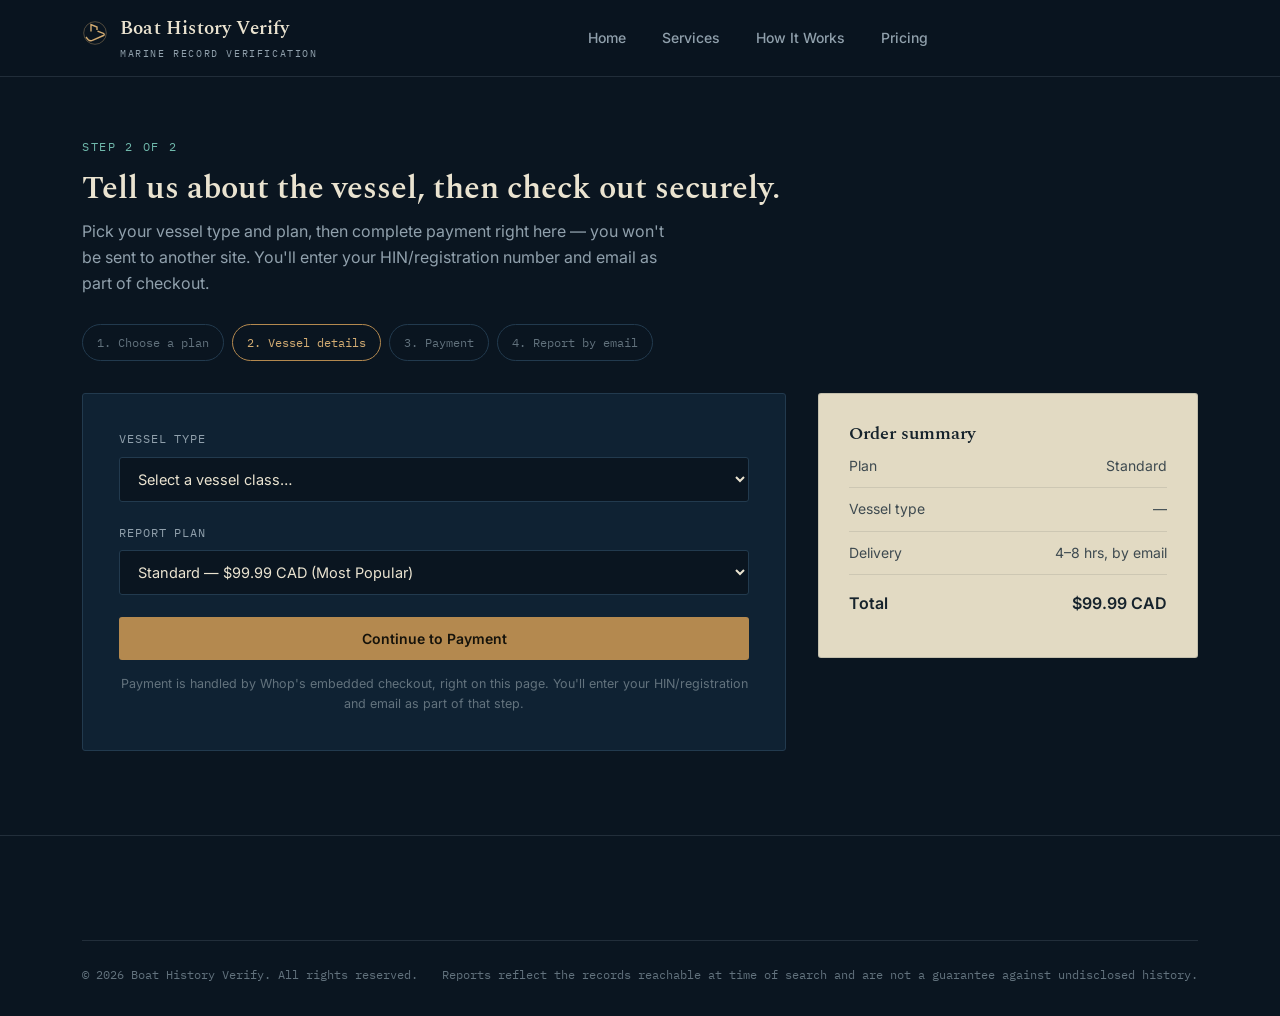
==== commit 11b1739e: "Add files via upload" ====
--- a/checkout.html
+++ b/checkout.html
@@ -71,9 +71,9 @@
           <label for="plan">Report plan</label>
           <select id="plan" name="plan" required>
             <option value="">Select a plan…</option>
-            <option value="basic" data-price="54.99">Basic — £54.99</option>
-            <option value="standard" data-price="74.99" selected>Standard — £74.99 (Most Popular)</option>
-            <option value="premium" data-price="94.99">Premium — £94.99</option>
+            <option value="basic" data-price="74.99">Basic — $74.99 CAD</option>
+            <option value="standard" data-price="99.99" selected>Standard — $99.99 CAD (Most Popular)</option>
+            <option value="premium" data-price="124.99">Premium — $124.99 CAD</option>
           </select>
         </div>
         <button type="submit" class="btn btn-brass" id="submitBtn" style="width:100%; justify-content:center;">Continue to Payment</button>
@@ -85,7 +85,7 @@
         <div class="sum-row"><span>Plan</span><span id="sumPlan">Standard</span></div>
         <div class="sum-row"><span>Vessel type</span><span id="sumType">—</span></div>
         <div class="sum-row"><span>Delivery</span><span>4–8 hrs, by email</span></div>
-        <div class="sum-row total"><span>Total</span><span id="sumTotal">£74.99</span></div>
+        <div class="sum-row total"><span>Total</span><span id="sumTotal">$99.99 CAD</span></div>
       </div>
 
     </div>
@@ -98,13 +98,13 @@
       <h2 style="font-size:24px; color:var(--paper); margin-top:10px;">Complete your payment</h2>
 
       <div id="embed-basic" class="whop-embed-wrap" hidden>
-        <div data-whop-checkout-plan-id="plan_tBIybbykuKBZQ" data-whop-checkout-theme="dark" data-whop-checkout-return-url="https://boathistoryverify.com/checkout.html?status=complete&plan=basic"></div>
+        <div data-whop-checkout-plan-id="plan_6bbmvtcwXPZgW" data-whop-checkout-theme="dark" data-whop-checkout-return-url="https://boathistoryverify.com/checkout.html?status=complete&plan=basic"></div>
       </div>
       <div id="embed-standard" class="whop-embed-wrap" hidden>
-        <div data-whop-checkout-plan-id="plan_mNomg0cvbpWPe" data-whop-checkout-theme="dark" data-whop-checkout-return-url="https://boathistoryverify.com/checkout.html?status=complete&plan=standard"></div>
+        <div data-whop-checkout-plan-id="plan_J6pI3p8AfH46O" data-whop-checkout-theme="dark" data-whop-checkout-return-url="https://boathistoryverify.com/checkout.html?status=complete&plan=standard"></div>
       </div>
       <div id="embed-premium" class="whop-embed-wrap" hidden>
-        <div data-whop-checkout-plan-id="plan_sTL05rahDCk6t" data-whop-checkout-theme="dark" data-whop-checkout-return-url="https://boathistoryverify.com/checkout.html?status=complete&plan=premium"></div>
+        <div data-whop-checkout-plan-id="plan_ExeNKi01FTN6r" data-whop-checkout-theme="dark" data-whop-checkout-return-url="https://boathistoryverify.com/checkout.html?status=complete&plan=premium"></div>
       </div>
     </div>
 
@@ -137,7 +137,7 @@
     const opt = planSelect.options[planSelect.selectedIndex];
     if (opt && opt.value) {
       sumPlan.textContent = opt.textContent.split('—')[0].trim();
-      sumTotal.textContent = '£' + opt.dataset.price;
+      sumTotal.textContent = '$' + opt.dataset.price + ' CAD';
     }
     const typeOpt = typeSelect.options[typeSelect.selectedIndex];
     sumType.textContent = (typeOpt && typeOpt.value) ? typeOpt.textContent : '—';
@@ -190,5 +190,19 @@
   }
   updateSummary();
 </script>
+
+<!--Start of Tawk.to Script-->
+<script type="text/javascript">
+var Tawk_API=Tawk_API||{}, Tawk_LoadStart=new Date();
+(function(){
+var s1=document.createElement("script"),s0=document.getElementsByTagName("script")[0];
+s1.async=true;
+s1.src='https://embed.tawk.to/6a54d8d59a72601d480b4f50/1jtdmu1eh';
+s1.charset='UTF-8';
+s1.setAttribute('crossorigin','*');
+s0.parentNode.insertBefore(s1,s0);
+})();
+</script>
+<!--End of Tawk.to Script-->
 </body>
 </html>
--- a/styles.css
+++ b/styles.css
@@ -829,6 +829,54 @@
 }
 .order-steps span.active{ color: var(--brass-lt); border-color: var(--brass); }
 
+/* ---------- coverage cards (replaces the old ledger table) ---------- */
+.coverage-grid{
+  display: grid;
+  grid-template-columns: repeat(3, 1fr);
+  gap: 1px;
+  background: var(--line);
+  border: 1px solid var(--line);
+  border-radius: var(--radius);
+  overflow: hidden;
+}
+.coverage-card{
+  background: var(--ink-2);
+  padding: 34px 30px;
+}
+.coverage-card .num{
+  font-family: var(--mono);
+  font-size: 12px;
+  letter-spacing: 0.1em;
+  color: var(--verdigris-lt);
+  text-transform: uppercase;
+}
+.coverage-card h3{
+  color: var(--paper);
+  font-size: 20px;
+  margin-top: 14px;
+}
+.coverage-card p{
+  margin-top: 10px;
+  color: var(--fog);
+  font-size: 14px;
+}
+.coverage-note{
+  margin-top: 24px;
+  font-size: 14px;
+  color: var(--fog);
+  max-width: 66ch;
+}
+
+/* ---------- Whop embedded checkout ---------- */
+.whop-embed-wrap{
+  background: var(--ink-2);
+  border: 1px solid var(--line);
+  border-radius: var(--radius);
+  padding: 24px;
+  min-height: 420px;
+}
+.whop-embed-wrap[hidden]{ display: none; }
+
 /* ---------- reveal-on-scroll ---------- */
 .reveal{ opacity: 0; transform: translateY(14px); transition: opacity 0.6s ease, transform 0.6s ease; }
 .reveal.is-visible{ opacity: 1; transform: translateY(0); }
@@ -839,6 +887,7 @@
   .hero h1{ font-size: 38px; }
   .vessel-grid{ grid-template-columns: repeat(2, 1fr); }
   .process-grid{ grid-template-columns: 1fr; }
+  .coverage-grid{ grid-template-columns: 1fr; }
   .footer-grid{ grid-template-columns: 1fr 1fr; }
   .ledger-row{ grid-template-columns: 1fr 1fr; }
   .plate-top{ grid-template-columns: 1fr; }
